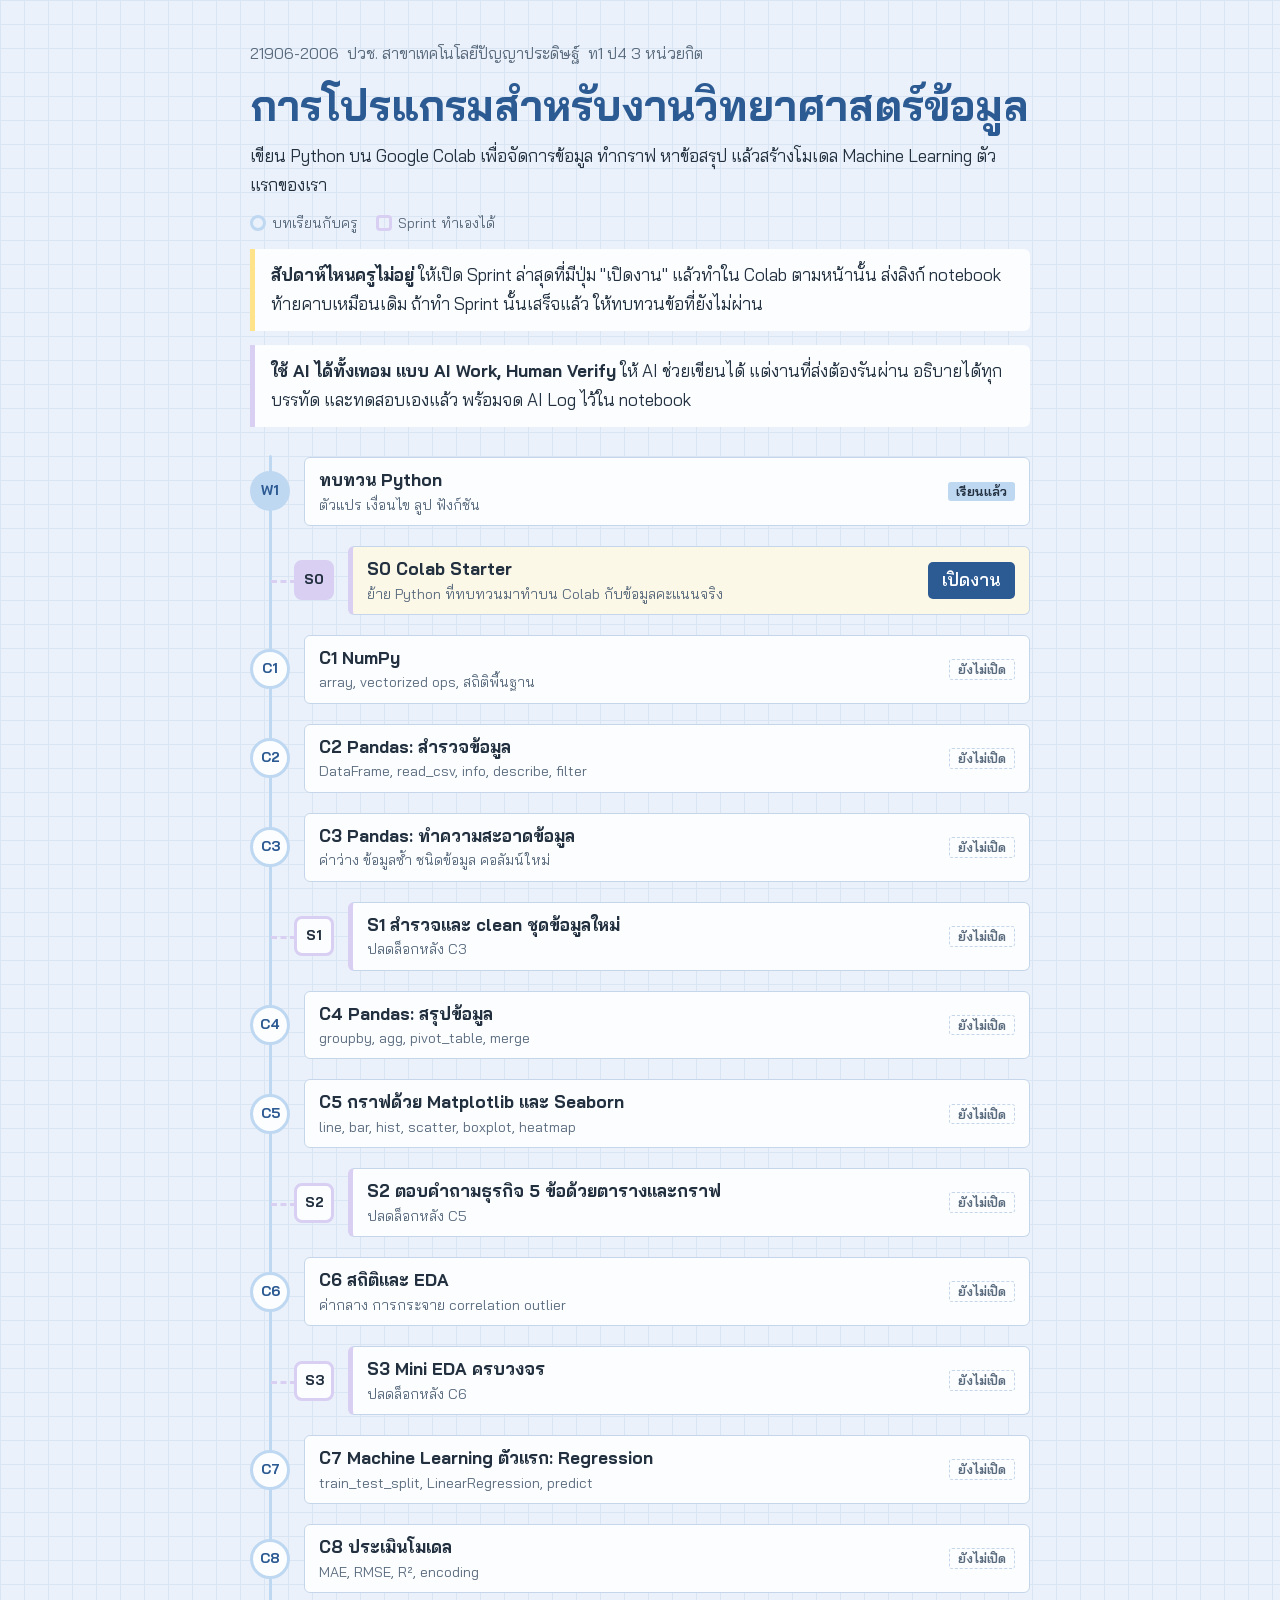
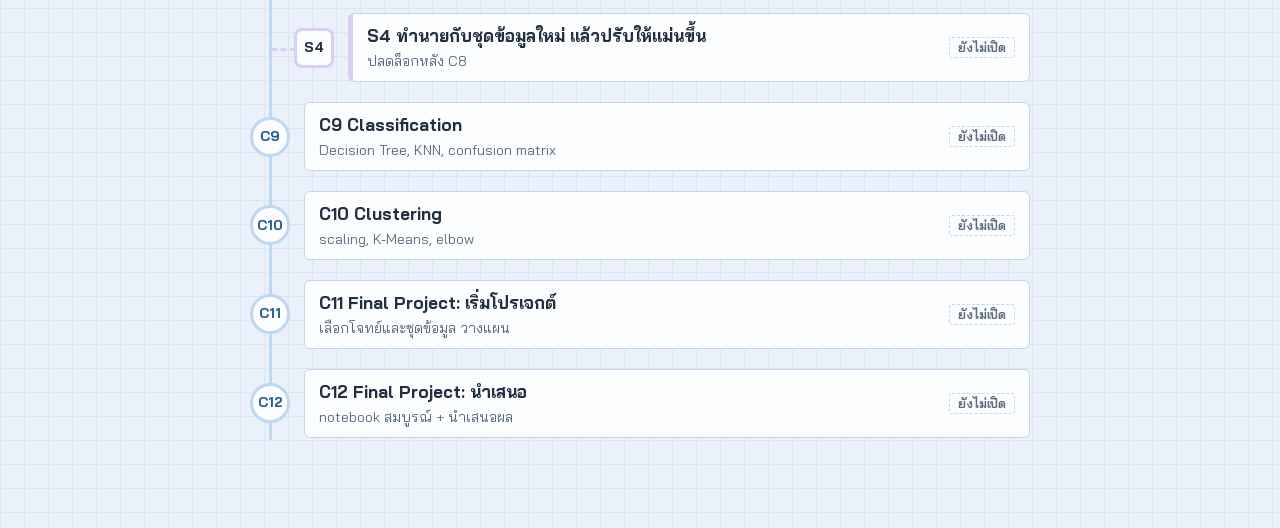
==== index.html @ 191b3a0e "First commit" ====
<!DOCTYPE html>
<html lang="th">
<head>
<meta charset="UTF-8">
<meta name="viewport" content="width=device-width, initial-scale=1, viewport-fit=cover">
<title>การโปรแกรมสำหรับงานวิทยาศาสตร์ข้อมูล</title>
<link rel="preconnect" href="https://fonts.googleapis.com">
<link rel="preconnect" href="https://fonts.gstatic.com" crossorigin>
<link href="https://fonts.googleapis.com/css2?family=Bai+Jamjuree:wght@400;500;600;700&display=swap" rel="stylesheet">
<link rel="stylesheet" href="style.css">
<style>
.track{list-style:none; padding:0; margin:20px 0 0; position:relative}
.track::before{content:""; position:absolute; left:19px; top:8px; bottom:8px; width:3px; background:var(--core); border-radius:2px}
.item{position:relative; display:grid; grid-template-columns:40px 1fr; gap:14px; align-items:center; padding:10px 0}
.dot{width:40px; height:40px; border-radius:50%; background:var(--sheet); border:3px solid var(--core); display:flex; align-items:center; justify-content:center; font-weight:700; font-size:14px; color:var(--ink); position:relative; z-index:1}
.item.done .dot{background:var(--core)}
.card{background:var(--sheet); border:1px solid var(--line); border-radius:6px; padding:10px 14px; line-height:1.45; display:flex; align-items:center; justify-content:space-between; gap:12px; flex-wrap:wrap}
.card .txt{flex:1 1 220px}
.card small{display:block; color:var(--muted); font-size:14px; margin-top:2px}
.item.sprint{padding-left:44px}
.item.sprint::before{content:""; position:absolute; left:21px; top:50%; width:44px; border-top:3px dashed var(--sprint)}
.item.sprint .dot{border-color:var(--sprint); border-radius:8px; color:var(--text)}
.item.sprint.open .dot{background:var(--sprint)}
.item.sprint .card{border-left:5px solid var(--sprint)}
.item.open .card{background:color-mix(in srgb, var(--mark) 20%, var(--sheet))}
.legend{display:flex; flex-wrap:wrap; gap:6px 18px; font-size:14px; color:var(--muted); margin-top:6px}
.legend span{display:inline-flex; align-items:center; gap:6px}
.legend i{width:16px; height:16px; border:3px solid var(--core); border-radius:50%; display:inline-block}
.legend i.sq{border-color:var(--sprint); border-radius:4px}
@media (max-width:560px){
  .item.sprint{padding-left:28px}
  .item.sprint::before{width:28px}
}
</style>
</head>
<body>
<main>
  <header>
    <p class="sub">21906-2006 &nbsp;ปวช. สาขาเทคโนโลยีปัญญาประดิษฐ์ &nbsp;ท1 ป4 3 หน่วยกิต</p>
    <h1>การโปรแกรมสำหรับงานวิทยาศาสตร์ข้อมูล</h1>
    <p>เขียน Python บน Google Colab เพื่อจัดการข้อมูล ทำกราฟ หาข้อสรุป แล้วสร้างโมเดล Machine Learning ตัวแรกของเรา</p>
    <div class="legend">
      <span><i></i>บทเรียนกับครู</span>
      <span><i class="sq"></i>Sprint ทำเองได้</span>
    </div>
  </header>

  <div class="note tip">
    <b>สัปดาห์ไหนครูไม่อยู่</b> ให้เปิด Sprint ล่าสุดที่มีปุ่ม "เปิดงาน" แล้วทำใน Colab ตามหน้านั้น ส่งลิงก์ notebook ท้ายคาบเหมือนเดิม ถ้าทำ Sprint นั้นเสร็จแล้ว ให้ทบทวนข้อที่ยังไม่ผ่าน
  </div>
  <div class="note">
    <b>ใช้ AI ได้ทั้งเทอม แบบ AI Work, Human Verify</b> ให้ AI ช่วยเขียนได้ แต่งานที่ส่งต้องรันผ่าน อธิบายได้ทุกบรรทัด และทดสอบเองแล้ว พร้อมจด AI Log ไว้ใน notebook
  </div>

  <ol class="track" id="track" aria-label="ลำดับบทเรียนและ Sprint"></ol>
</main>

<script>
// แก้รายการที่นี่ที่เดียว
// status: 'done' เรียนแล้ว, 'open' เปิดแล้ว (ใส่ file), 'soon' ยังไม่เปิด
const items = [
  { id:'W1', kind:'core',   status:'done', title:'ทบทวน Python', note:'ตัวแปร เงื่อนไข ลูป ฟังก์ชัน' },
  { id:'S0', kind:'sprint', status:'open', title:'Colab Starter', note:'ย้าย Python ที่ทบทวนมาทำบน Colab กับข้อมูลคะแนนจริง', file:'s0.html' },
  { id:'C1', kind:'core',   status:'soon', title:'NumPy', note:'array, vectorized ops, สถิติพื้นฐาน' },
  { id:'C2', kind:'core',   status:'soon', title:'Pandas: สำรวจข้อมูล', note:'DataFrame, read_csv, info, describe, filter' },
  { id:'C3', kind:'core',   status:'soon', title:'Pandas: ทำความสะอาดข้อมูล', note:'ค่าว่าง ข้อมูลซ้ำ ชนิดข้อมูล คอลัมน์ใหม่' },
  { id:'S1', kind:'sprint', status:'soon', title:'สำรวจและ clean ชุดข้อมูลใหม่', note:'ปลดล็อกหลัง C3' },
  { id:'C4', kind:'core',   status:'soon', title:'Pandas: สรุปข้อมูล', note:'groupby, agg, pivot_table, merge' },
  { id:'C5', kind:'core',   status:'soon', title:'กราฟด้วย Matplotlib และ Seaborn', note:'line, bar, hist, scatter, boxplot, heatmap' },
  { id:'S2', kind:'sprint', status:'soon', title:'ตอบคำถามธุรกิจ 5 ข้อด้วยตารางและกราฟ', note:'ปลดล็อกหลัง C5' },
  { id:'C6', kind:'core',   status:'soon', title:'สถิติและ EDA', note:'ค่ากลาง การกระจาย correlation outlier' },
  { id:'S3', kind:'sprint', status:'soon', title:'Mini EDA ครบวงจร', note:'ปลดล็อกหลัง C6' },
  { id:'C7', kind:'core',   status:'soon', title:'Machine Learning ตัวแรก: Regression', note:'train_test_split, LinearRegression, predict' },
  { id:'C8', kind:'core',   status:'soon', title:'ประเมินโมเดล', note:'MAE, RMSE, R², encoding' },
  { id:'S4', kind:'sprint', status:'soon', title:'ทำนายกับชุดข้อมูลใหม่ แล้วปรับให้แม่นขึ้น', note:'ปลดล็อกหลัง C8' },
  { id:'C9', kind:'core',   status:'soon', title:'Classification', note:'Decision Tree, KNN, confusion matrix' },
  { id:'C10',kind:'core',   status:'soon', title:'Clustering', note:'scaling, K-Means, elbow' },
  { id:'C11',kind:'core',   status:'soon', title:'Final Project: เริ่มโปรเจกต์', note:'เลือกโจทย์และชุดข้อมูล วางแผน' },
  { id:'C12',kind:'core',   status:'soon', title:'Final Project: นำเสนอ', note:'notebook สมบูรณ์ + นำเสนอผล' },
];

const label = { done:'เรียนแล้ว', open:'เปิดแล้ว', soon:'ยังไม่เปิด' };
const track = document.getElementById('track');
items.forEach(it => {
  const li = document.createElement('li');
  li.className = `item ${it.kind === 'sprint' ? 'sprint' : 'core'} ${it.status}`;
  const act = it.status === 'open' && it.file
    ? `<a class="btn" href="${it.file}">เปิดงาน</a>`
    : `<span class="tag ${it.status}">${label[it.status]}</span>`;
  li.innerHTML = `
    <div class="dot" aria-hidden="true">${it.id}</div>
    <div class="card"><div class="txt"><b>${it.id === 'W1' ? '' : it.id + ' '}${it.title}</b><small>${it.note}</small></div>${act}</div>`;
  track.appendChild(li);
});
</script>
</body>
</html>
---- style.css ----
:root{
  --paper:#EAF1FA; --grid:#D9E5F3; --sheet:#FBFDFF; --ink:#2C5A92; --text:#22303F;
  --muted:#5A6B7E; --line:#C6D6EA; --core:#BFD8F2; --sprint:#D8CFF3; --mark:#FFE38A;
  --code:#EFF5FC; --ok:#2E7D5B; --warn:#9A5B12;
  color-scheme:light;
}
@media (prefers-color-scheme: dark){
  :root:not([data-theme="light"]){
    --paper:#16202C; --grid:#1D2937; --sheet:#1C2836; --ink:#9CC3F0; --text:#E2EAF3;
    --muted:#9DADC0; --line:#2F4156; --core:#2C4A6E; --sprint:#3F3766; --mark:#C9AE3E;
    --code:#141D28; --ok:#6CC79A; --warn:#E3A55A; color-scheme:dark;
  }
}
:root[data-theme="dark"]{
  --paper:#16202C; --grid:#1D2937; --sheet:#1C2836; --ink:#9CC3F0; --text:#E2EAF3;
  --muted:#9DADC0; --line:#2F4156; --core:#2C4A6E; --sprint:#3F3766; --mark:#C9AE3E;
  --code:#141D28; --ok:#6CC79A; --warn:#E3A55A; color-scheme:dark;
}
:root{box-sizing:border-box;padding-top:env(safe-area-inset-top,0px);padding-bottom:env(safe-area-inset-bottom,0px)}
*,*::before,*::after{box-sizing:inherit}
html{scroll-padding-top:calc(env(safe-area-inset-top,0px) + 64px)}
body{
  margin:0; background-color:var(--paper); color:var(--text);
  background-image:linear-gradient(var(--grid) 1px,transparent 1px),linear-gradient(90deg,var(--grid) 1px,transparent 1px);
  background-size:24px 24px;
  font-family:"Bai Jamjuree","Sarabun","Noto Sans Thai",Tahoma,sans-serif;
  font-size:17px; line-height:1.7;
}
main{max-width:820px; margin:0 auto; padding:40px 20px 80px}
h1{font-size:clamp(28px,5.5vw,42px); line-height:1.3; margin:0 0 8px; color:var(--ink); font-weight:700}
h2{font-size:24px; margin:48px 0 8px; color:var(--ink); line-height:1.35}
h3{font-size:19px; margin:0 0 6px; line-height:1.4}
p{margin:0 0 12px; max-width:68ch}
a{color:var(--ink)}
.sub{color:var(--muted); font-size:16px}
:focus-visible{outline:3px solid var(--mark); outline-offset:2px}
code{font-family:ui-monospace,"SFMono-Regular",Menlo,Consolas,monospace; font-size:.92em; background:var(--code); padding:1px 5px; border-radius:3px}
.box{background:var(--sheet); border:1px solid var(--line); border-radius:6px; padding:18px 20px; margin:14px 0}
.note{border-left:5px solid var(--sprint); background:var(--sheet); padding:12px 16px; border-radius:0 6px 6px 0; margin:14px 0}
.note.tip{border-left-color:var(--mark)}
ol.steps{padding-left:22px; margin:8px 0}
ol.steps li{margin:4px 0}
.tag{display:inline-block; font-size:13px; font-weight:600; padding:0 8px; border-radius:3px; vertical-align:2px; white-space:nowrap}
.tag.done{background:var(--core); color:var(--text)}
.tag.open{background:var(--mark); color:#2A2D29}
.tag.soon{border:1px dashed var(--line); color:var(--muted)}
a.btn{font-weight:600; text-decoration:none; color:var(--sheet); background:var(--ink); padding:6px 14px; border-radius:5px; white-space:nowrap; display:inline-block}
a.btn:hover{filter:brightness(1.1)}
@media (prefers-reduced-motion: reduce){*{transition:none!important; animation:none!important}}
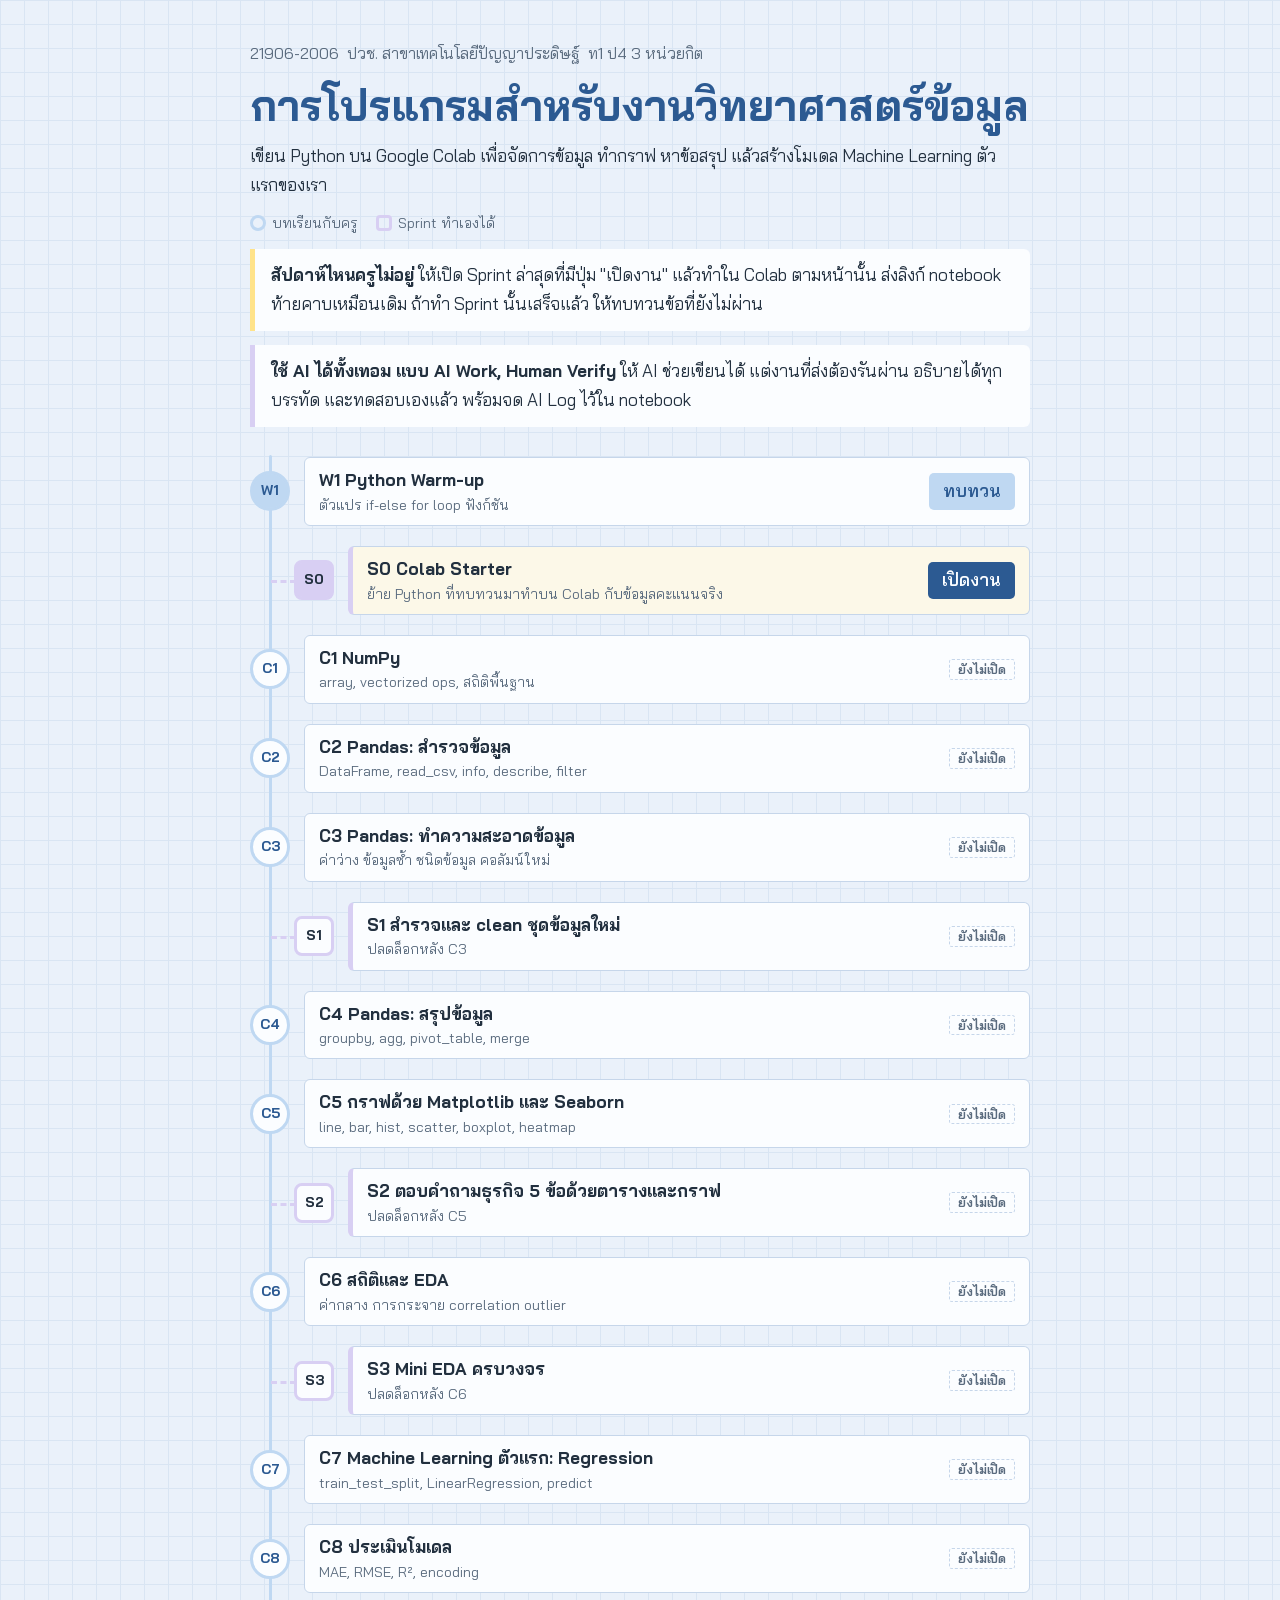
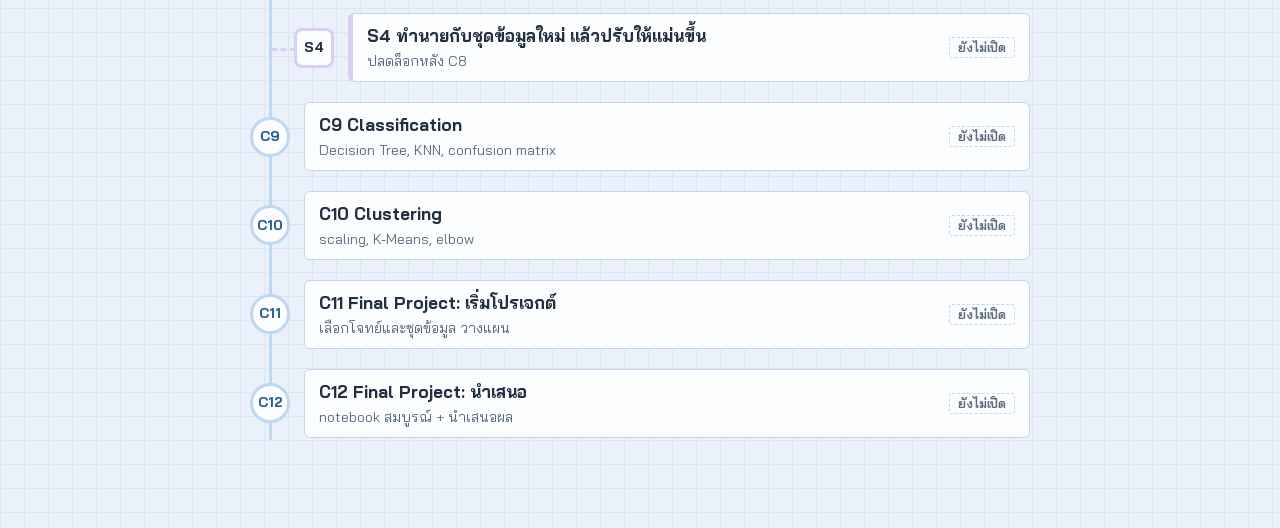
==== commit 80d8f0d4: "Update week1" ====
--- a/index.html
+++ b/index.html
@@ -57,9 +57,9 @@
 
 <script>
 // แก้รายการที่นี่ที่เดียว
-// status: 'done' เรียนแล้ว, 'open' เปิดแล้ว (ใส่ file), 'soon' ยังไม่เปิด
+// status: 'done' เรียนแล้ว (ใส่ file = ปุ่มทบทวน), 'open' เปิดแล้ว (ใส่ file = ปุ่มเปิดงาน), 'soon' ยังไม่เปิด
 const items = [
-  { id:'W1', kind:'core',   status:'done', title:'ทบทวน Python', note:'ตัวแปร เงื่อนไข ลูป ฟังก์ชัน' },
+  { id:'W1', kind:'core',   status:'done', title:'Python Warm-up', note:'ตัวแปร if-else for loop ฟังก์ชัน', file:'w1.html' },
   { id:'S0', kind:'sprint', status:'open', title:'Colab Starter', note:'ย้าย Python ที่ทบทวนมาทำบน Colab กับข้อมูลคะแนนจริง', file:'s0.html' },
   { id:'C1', kind:'core',   status:'soon', title:'NumPy', note:'array, vectorized ops, สถิติพื้นฐาน' },
   { id:'C2', kind:'core',   status:'soon', title:'Pandas: สำรวจข้อมูล', note:'DataFrame, read_csv, info, describe, filter' },
@@ -84,12 +84,14 @@
 items.forEach(it => {
   const li = document.createElement('li');
   li.className = `item ${it.kind === 'sprint' ? 'sprint' : 'core'} ${it.status}`;
-  const act = it.status === 'open' && it.file
+  const act = it.file && it.status === 'open'
     ? `<a class="btn" href="${it.file}">เปิดงาน</a>`
+    : it.file && it.status === 'done'
+    ? `<a class="btn" href="${it.file}" style="background:var(--core);color:var(--ink)">ทบทวน</a>`
     : `<span class="tag ${it.status}">${label[it.status]}</span>`;
   li.innerHTML = `
     <div class="dot" aria-hidden="true">${it.id}</div>
-    <div class="card"><div class="txt"><b>${it.id === 'W1' ? '' : it.id + ' '}${it.title}</b><small>${it.note}</small></div>${act}</div>`;
+    <div class="card"><div class="txt"><b>${it.id} ${it.title}</b><small>${it.note}</small></div>${act}</div>`;
   track.appendChild(li);
 });
 </script>
--- a/style.css
+++ b/style.css
@@ -47,3 +47,44 @@
 a.btn{font-weight:600; text-decoration:none; color:var(--sheet); background:var(--ink); padding:6px 14px; border-radius:5px; white-space:nowrap; display:inline-block}
 a.btn:hover{filter:brightness(1.1)}
 @media (prefers-reduced-motion: reduce){*{transition:none!important; animation:none!important}}
+
+/* ---- lesson pages ---- */
+.bar{position:sticky; top:env(safe-area-inset-top,0px); z-index:5; background:var(--paper); border-bottom:1px solid var(--line)}
+body::before{content:""; position:fixed; inset:0 0 auto; height:env(safe-area-inset-top,0px); z-index:10; background:var(--paper)}
+.bar-in{max-width:820px; margin:0 auto; padding:10px 20px; display:flex; align-items:center; gap:14px; font-size:15px}
+.bar a{text-decoration:none; font-weight:600}
+.meter{flex:1; height:8px; background:var(--grid); border-radius:4px; overflow:hidden}
+.meter i{display:block; height:100%; width:0; background:var(--ink); transition:width .25s}
+.count{color:var(--muted); white-space:nowrap}
+.task{background:var(--sheet); border:1px solid var(--line); border-left:5px solid var(--sprint); border-radius:6px; padding:18px 20px; margin:18px 0}
+.task.passed{border-left-color:var(--ok)}
+.task-head{display:flex; justify-content:space-between; align-items:baseline; gap:12px; flex-wrap:wrap}
+.who{font-size:14px; color:var(--muted)}
+.code{position:relative; margin:12px 0}
+.code pre{margin:0; background:var(--code); border:1px solid var(--line); border-radius:6px; padding:40px 16px 14px; overflow-x:auto; font-size:14.5px; line-height:1.55}
+.code pre code{background:none; padding:0; font-size:inherit}
+.copy{position:absolute; top:8px; right:8px; font:inherit; font-size:13px; font-weight:600; border:1px solid var(--line); background:var(--sheet); color:var(--ink); border-radius:4px; padding:2px 10px; cursor:pointer}
+.copy.ok{color:var(--ok)}
+details{margin:10px 0 4px}
+summary{cursor:pointer; font-weight:600; color:var(--ink)}
+details > div{padding:8px 0 0 4px}
+label.check{display:flex; gap:10px; align-items:center; margin-top:10px; font-weight:600; cursor:pointer}
+label.check input{width:20px; height:20px; accent-color:var(--ok)}
+.c{color:var(--muted)}
+.gains{list-style:none; padding:0; margin:10px 0 0; display:grid; gap:8px}
+.gains li{background:var(--sheet); border:1px solid var(--line); border-radius:6px; padding:10px 14px 10px 44px; position:relative; line-height:1.5}
+.gains li::before{content:"✓"; position:absolute; left:14px; top:9px; width:20px; height:20px; border-radius:50%; background:var(--core); color:var(--ink); font-weight:700; font-size:13px; display:flex; align-items:center; justify-content:center}
+.loop{display:grid; grid-template-columns:1fr 1fr; border:1px solid var(--line); border-radius:6px; overflow:hidden; margin:14px 0; background:var(--sheet)}
+.loop > div{padding:16px 18px}
+.loop .ai{background:color-mix(in srgb, var(--sprint) 45%, var(--sheet))}
+.loop .hv{background:color-mix(in srgb, var(--core) 45%, var(--sheet))}
+.loop h3{margin-bottom:8px}
+.loop ol{margin:0; padding-left:20px}
+.loop li{margin:3px 0}
+.rules{display:grid; grid-template-columns:1fr 1fr; gap:12px; margin:14px 0}
+.rules > div{background:var(--sheet); border:1px solid var(--line); border-radius:6px; padding:14px 16px}
+.rules ul{margin:6px 0 0; padding-left:20px}
+.rules .no{border-top:4px solid var(--warn)} .rules .yes{border-top:4px solid var(--ok)}
+.verify{margin:12px 0 4px; padding:10px 14px; border:1px dashed var(--ink); border-radius:6px; background:color-mix(in srgb, var(--core) 25%, var(--sheet))}
+.verify b{color:var(--ink)}
+@media (max-width:600px){ .loop, .rules{grid-template-columns:1fr} }
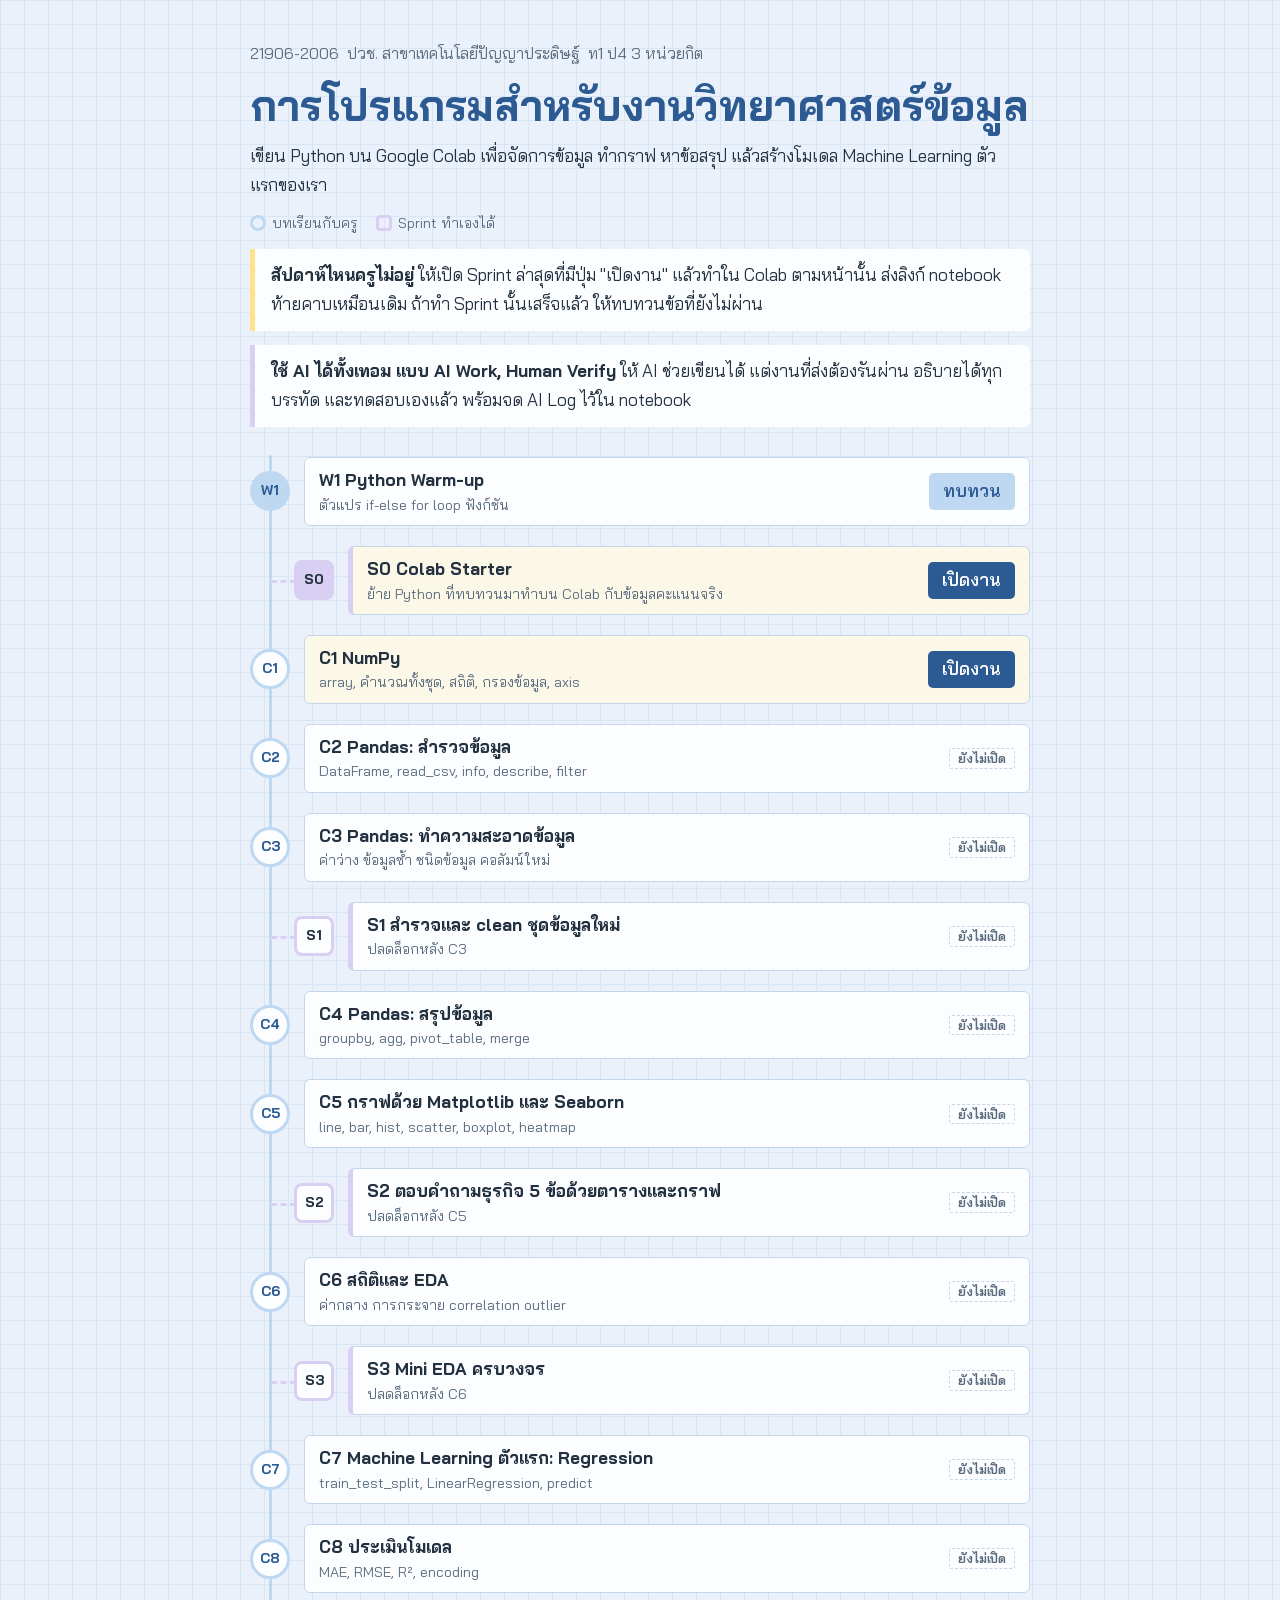
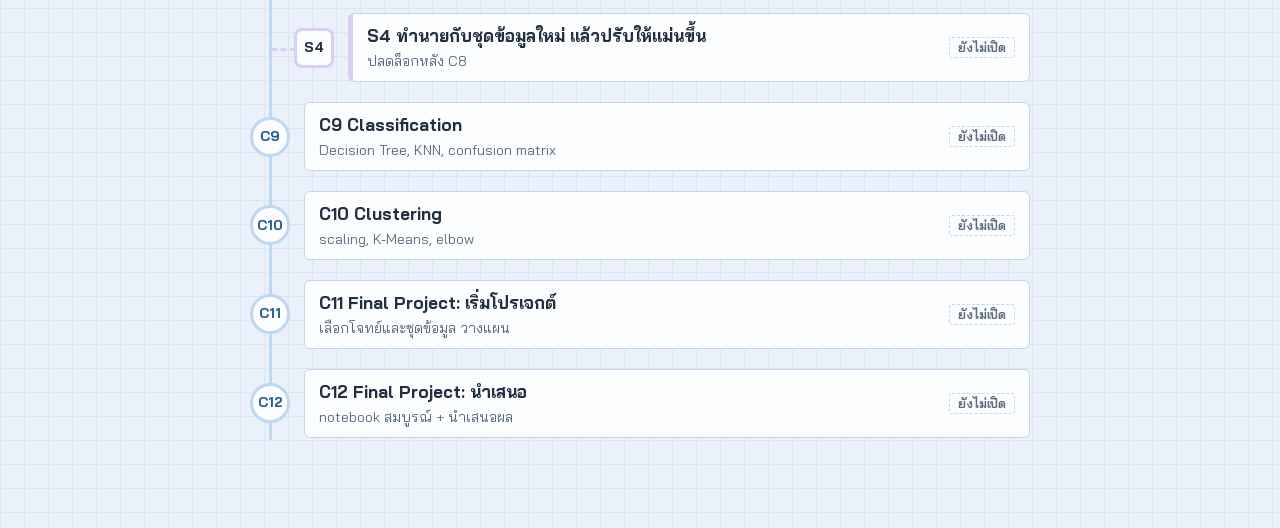
==== commit f76079aa: "Add c2" ====
--- a/index.html
+++ b/index.html
@@ -61,7 +61,7 @@
 const items = [
   { id:'W1', kind:'core',   status:'done', title:'Python Warm-up', note:'ตัวแปร if-else for loop ฟังก์ชัน', file:'w1.html' },
   { id:'S0', kind:'sprint', status:'open', title:'Colab Starter', note:'ย้าย Python ที่ทบทวนมาทำบน Colab กับข้อมูลคะแนนจริง', file:'s0.html' },
-  { id:'C1', kind:'core',   status:'soon', title:'NumPy', note:'array, vectorized ops, สถิติพื้นฐาน' },
+  { id:'C1', kind:'core',   status:'open', title:'NumPy', note:'array, คำนวณทั้งชุด, สถิติ, กรองข้อมูล, axis', file:'c1.html' },
   { id:'C2', kind:'core',   status:'soon', title:'Pandas: สำรวจข้อมูล', note:'DataFrame, read_csv, info, describe, filter' },
   { id:'C3', kind:'core',   status:'soon', title:'Pandas: ทำความสะอาดข้อมูล', note:'ค่าว่าง ข้อมูลซ้ำ ชนิดข้อมูล คอลัมน์ใหม่' },
   { id:'S1', kind:'sprint', status:'soon', title:'สำรวจและ clean ชุดข้อมูลใหม่', note:'ปลดล็อกหลัง C3' },
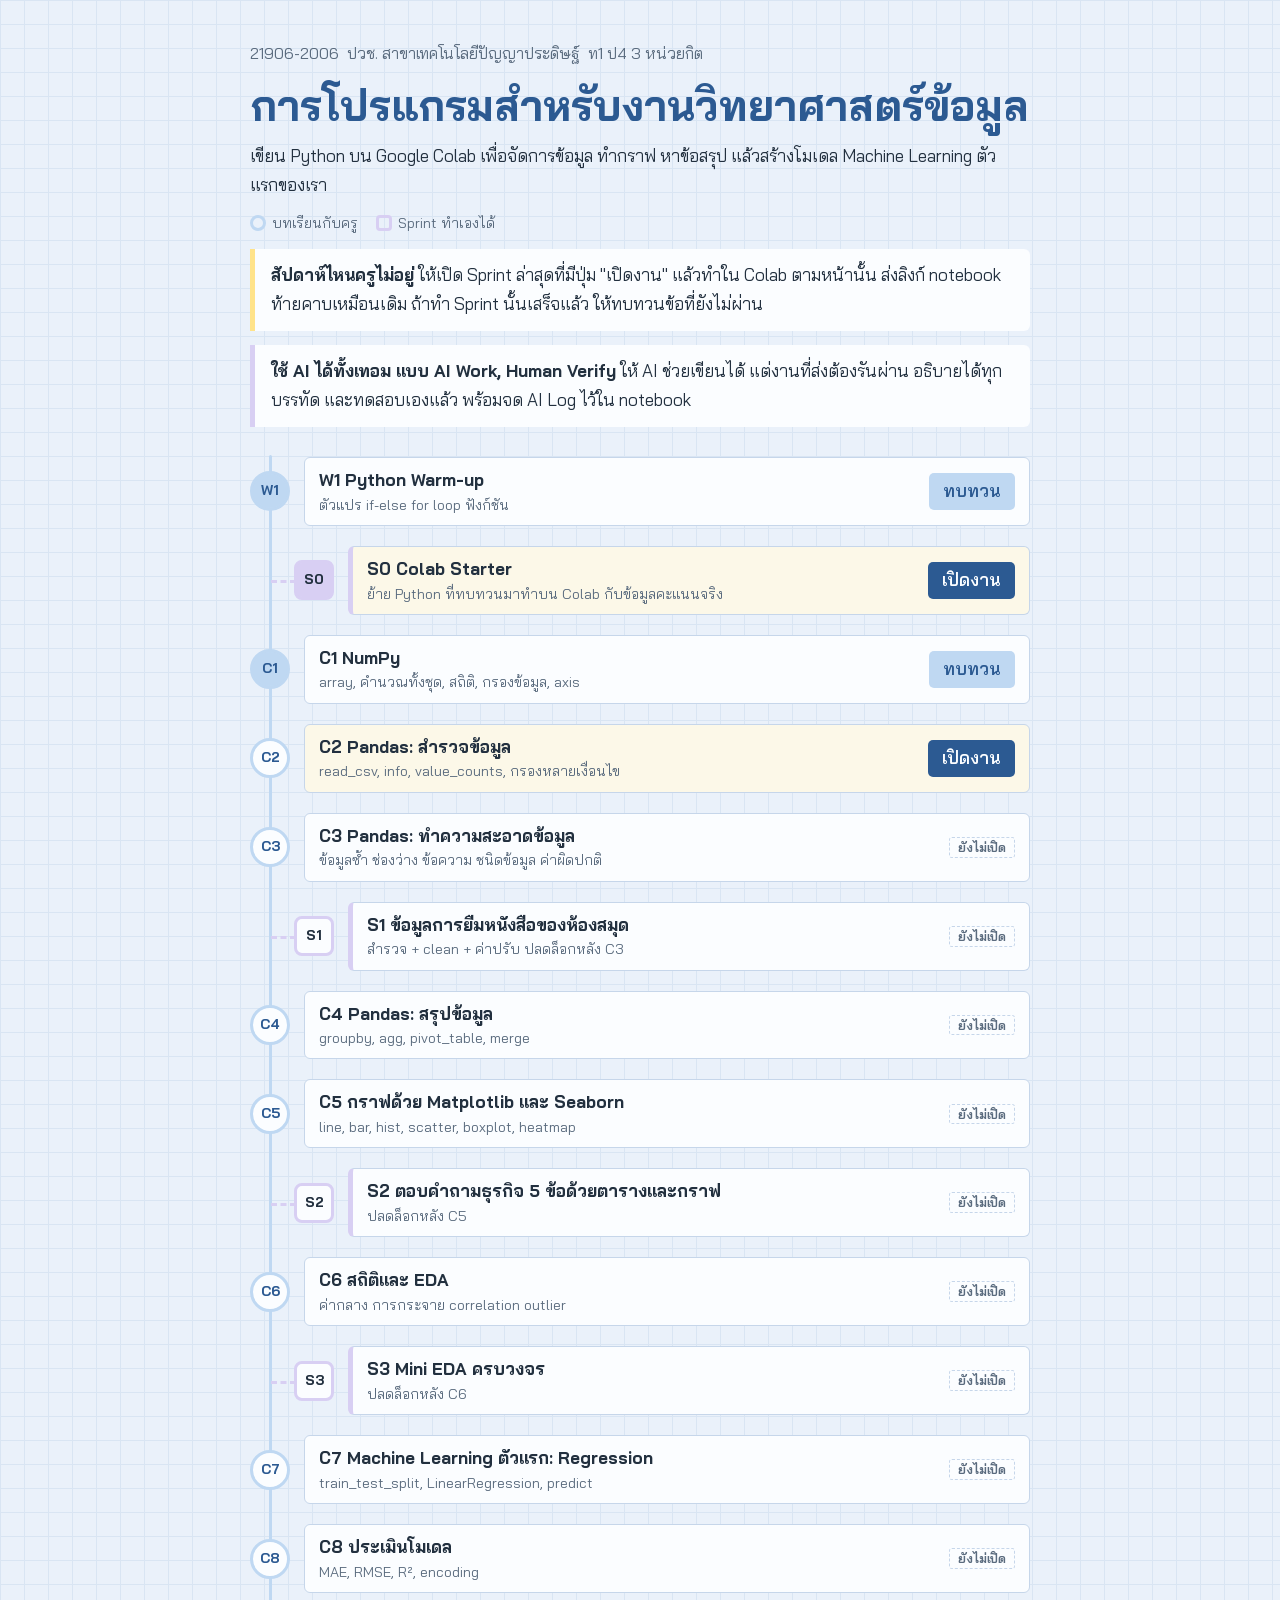
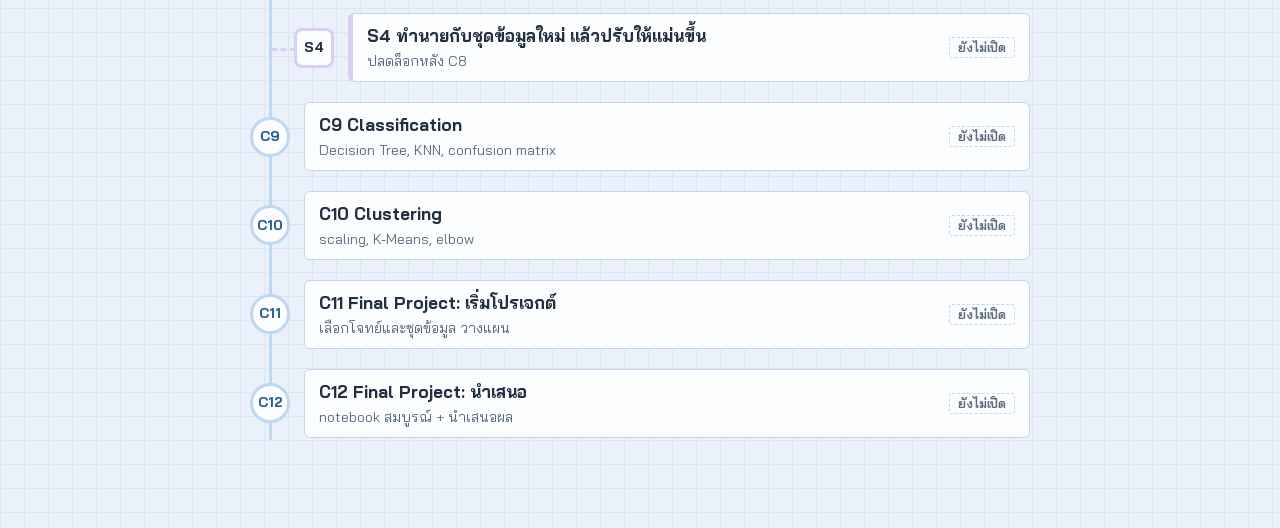
==== commit 4d9d4b5b: "ADD C2-S1" ====
--- a/index.html
+++ b/index.html
@@ -61,10 +61,10 @@
 const items = [
   { id:'W1', kind:'core',   status:'done', title:'Python Warm-up', note:'ตัวแปร if-else for loop ฟังก์ชัน', file:'w1.html' },
   { id:'S0', kind:'sprint', status:'open', title:'Colab Starter', note:'ย้าย Python ที่ทบทวนมาทำบน Colab กับข้อมูลคะแนนจริง', file:'s0.html' },
-  { id:'C1', kind:'core',   status:'open', title:'NumPy', note:'array, คำนวณทั้งชุด, สถิติ, กรองข้อมูล, axis', file:'c1.html' },
-  { id:'C2', kind:'core',   status:'soon', title:'Pandas: สำรวจข้อมูล', note:'DataFrame, read_csv, info, describe, filter' },
-  { id:'C3', kind:'core',   status:'soon', title:'Pandas: ทำความสะอาดข้อมูล', note:'ค่าว่าง ข้อมูลซ้ำ ชนิดข้อมูล คอลัมน์ใหม่' },
-  { id:'S1', kind:'sprint', status:'soon', title:'สำรวจและ clean ชุดข้อมูลใหม่', note:'ปลดล็อกหลัง C3' },
+  { id:'C1', kind:'core',   status:'done', title:'NumPy', note:'array, คำนวณทั้งชุด, สถิติ, กรองข้อมูล, axis', file:'c1.html' },
+  { id:'C2', kind:'core',   status:'open', title:'Pandas: สำรวจข้อมูล', note:'read_csv, info, value_counts, กรองหลายเงื่อนไข', file:'c2.html' },
+  { id:'C3', kind:'core',   status:'soon', title:'Pandas: ทำความสะอาดข้อมูล', note:'ข้อมูลซ้ำ ช่องว่าง ข้อความ ชนิดข้อมูล ค่าผิดปกติ', file:'c3.html' },
+  { id:'S1', kind:'sprint', status:'soon', title:'ข้อมูลการยืมหนังสือของห้องสมุด', note:'สำรวจ + clean + ค่าปรับ ปลดล็อกหลัง C3', file:'s1.html' },
   { id:'C4', kind:'core',   status:'soon', title:'Pandas: สรุปข้อมูล', note:'groupby, agg, pivot_table, merge' },
   { id:'C5', kind:'core',   status:'soon', title:'กราฟด้วย Matplotlib และ Seaborn', note:'line, bar, hist, scatter, boxplot, heatmap' },
   { id:'S2', kind:'sprint', status:'soon', title:'ตอบคำถามธุรกิจ 5 ข้อด้วยตารางและกราฟ', note:'ปลดล็อกหลัง C5' },
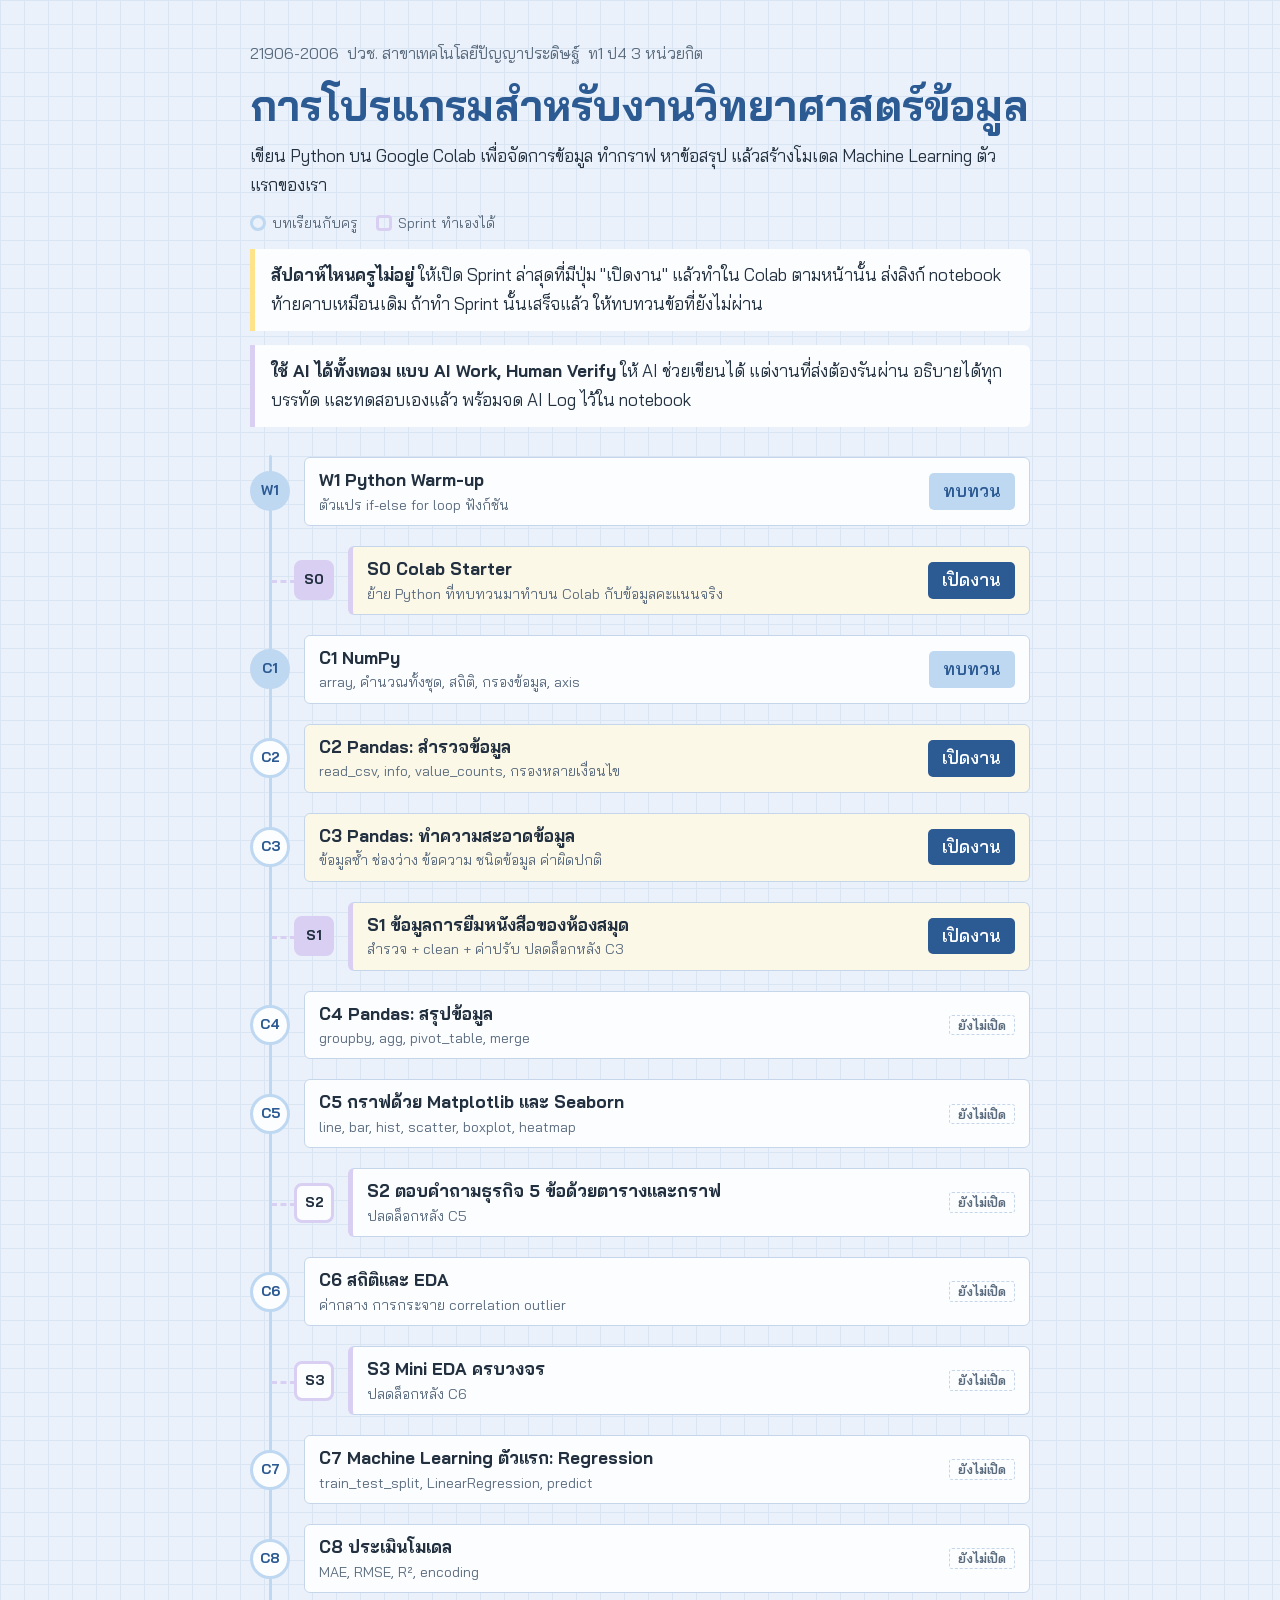
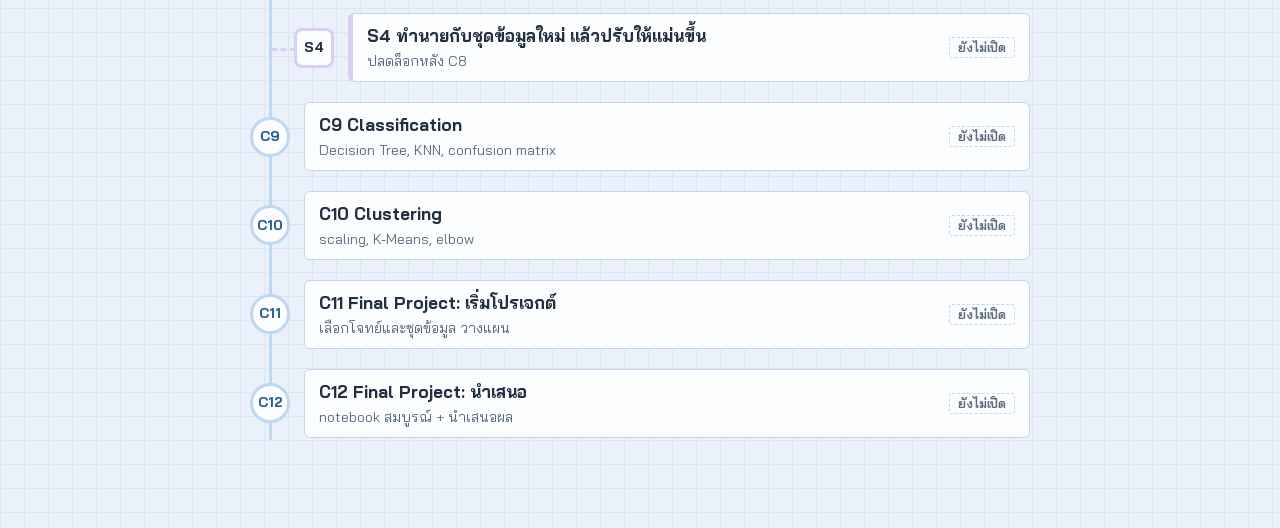
==== commit a7417ea4: "Update task statuses from 'soon' to 'open'" ====
--- a/index.html
+++ b/index.html
@@ -63,8 +63,8 @@
   { id:'S0', kind:'sprint', status:'open', title:'Colab Starter', note:'ย้าย Python ที่ทบทวนมาทำบน Colab กับข้อมูลคะแนนจริง', file:'s0.html' },
   { id:'C1', kind:'core',   status:'done', title:'NumPy', note:'array, คำนวณทั้งชุด, สถิติ, กรองข้อมูล, axis', file:'c1.html' },
   { id:'C2', kind:'core',   status:'open', title:'Pandas: สำรวจข้อมูล', note:'read_csv, info, value_counts, กรองหลายเงื่อนไข', file:'c2.html' },
-  { id:'C3', kind:'core',   status:'soon', title:'Pandas: ทำความสะอาดข้อมูล', note:'ข้อมูลซ้ำ ช่องว่าง ข้อความ ชนิดข้อมูล ค่าผิดปกติ', file:'c3.html' },
-  { id:'S1', kind:'sprint', status:'soon', title:'ข้อมูลการยืมหนังสือของห้องสมุด', note:'สำรวจ + clean + ค่าปรับ ปลดล็อกหลัง C3', file:'s1.html' },
+  { id:'C3', kind:'core',   status:'open', title:'Pandas: ทำความสะอาดข้อมูล', note:'ข้อมูลซ้ำ ช่องว่าง ข้อความ ชนิดข้อมูล ค่าผิดปกติ', file:'c3.html' },
+  { id:'S1', kind:'sprint', status:'open', title:'ข้อมูลการยืมหนังสือของห้องสมุด', note:'สำรวจ + clean + ค่าปรับ ปลดล็อกหลัง C3', file:'s1.html' },
   { id:'C4', kind:'core',   status:'soon', title:'Pandas: สรุปข้อมูล', note:'groupby, agg, pivot_table, merge' },
   { id:'C5', kind:'core',   status:'soon', title:'กราฟด้วย Matplotlib และ Seaborn', note:'line, bar, hist, scatter, boxplot, heatmap' },
   { id:'S2', kind:'sprint', status:'soon', title:'ตอบคำถามธุรกิจ 5 ข้อด้วยตารางและกราฟ', note:'ปลดล็อกหลัง C5' },
